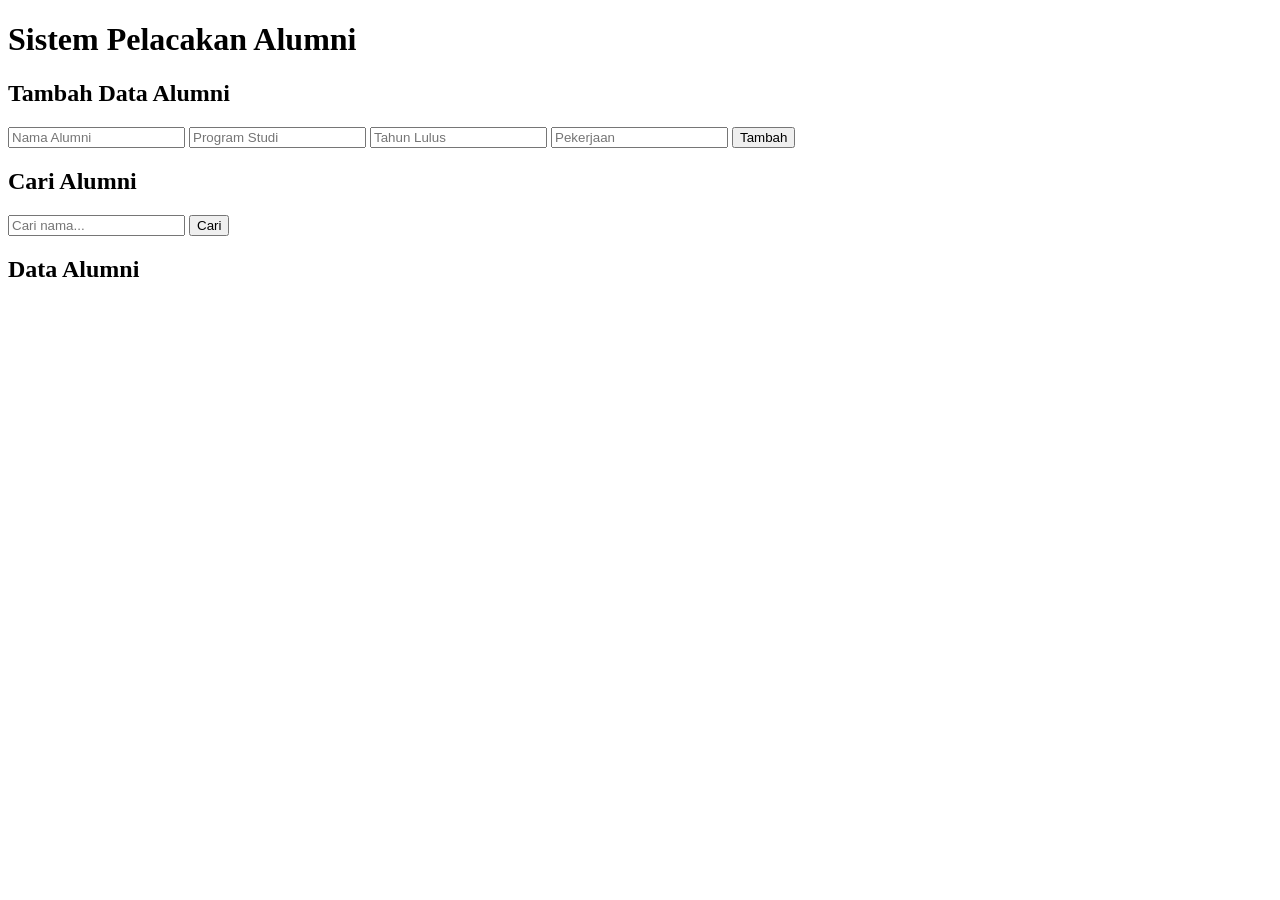
==== index.html @ 2bbaa716 "add alumni tracker web" ====
<!DOCTYPE html>

<html>
<head>
  <title>Sistem Pelacakan Alumni</title>
  <link rel="stylesheet" href="style.css">
</head>
<body>

<h1>Sistem Pelacakan Alumni</h1>

<h2>Tambah Data Alumni</h2>

<input type="text" id="nama" placeholder="Nama Alumni">
<input type="text" id="prodi" placeholder="Program Studi">
<input type="text" id="tahun" placeholder="Tahun Lulus">
<input type="text" id="pekerjaan" placeholder="Pekerjaan">

<button onclick="tambahAlumni()">Tambah</button>

<h2>Cari Alumni</h2>

<input type="text" id="search" placeholder="Cari nama...">
<button onclick="cariAlumni()">Cari</button>

<h2>Data Alumni</h2>

<ul id="listAlumni"></ul>

<script src="script.js"></script>

</body>
</html>
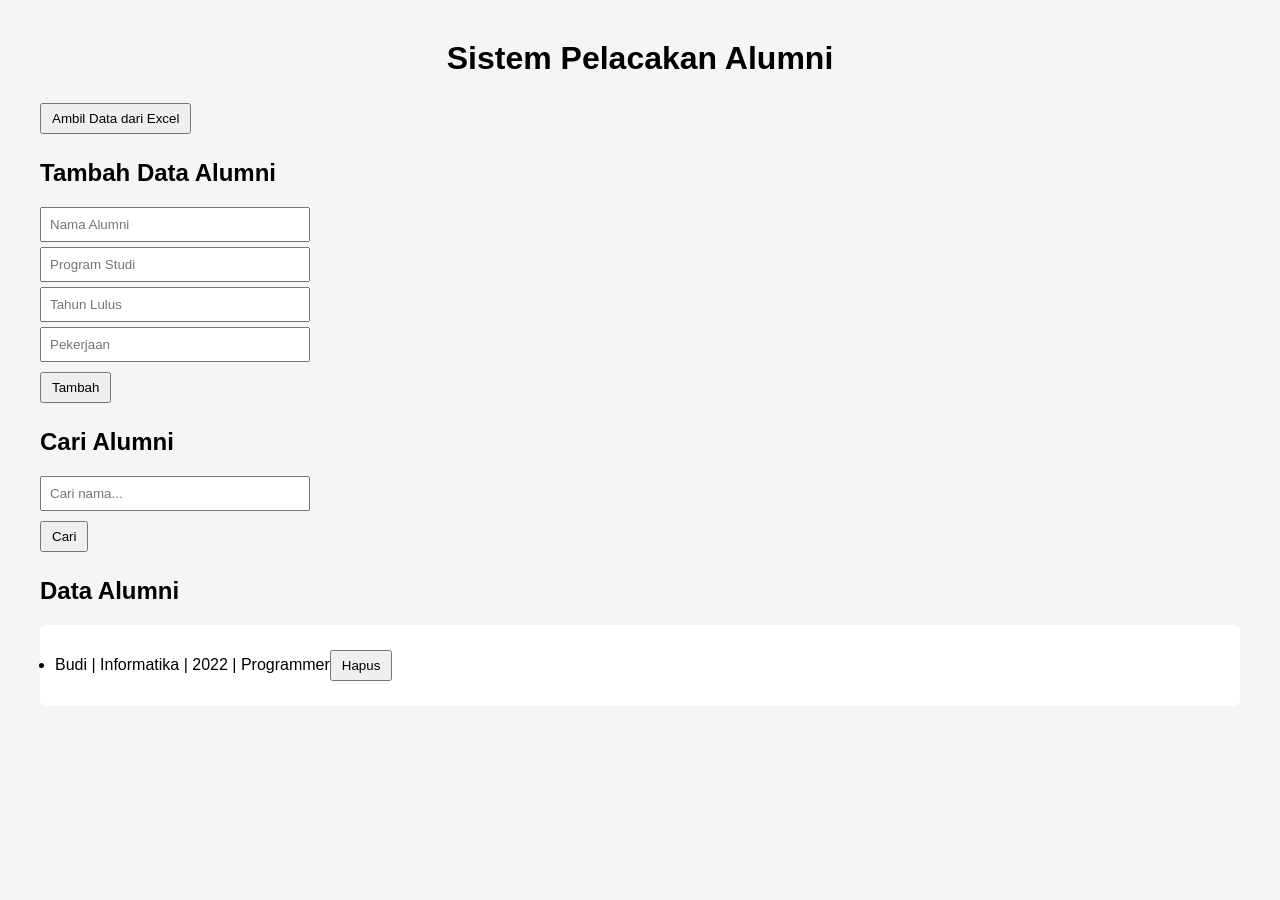
==== commit 383eb057: "Add button to load data from Excel" ====
--- a/index.html
+++ b/index.html
@@ -8,7 +8,7 @@
 <body>
 
 <h1>Sistem Pelacakan Alumni</h1>
-
+<button onclick="loadDataExcel()">Ambil Data dari Excel</button>
 <h2>Tambah Data Alumni</h2>
 
 <input type="text" id="nama" placeholder="Nama Alumni">
--- a/style.css
+++ b/style.css
@@ -0,0 +1,32 @@
+body{
+font-family: Arial;
+margin:40px;
+background:#f5f5f5;
+}
+
+h1{
+text-align:center;
+}
+
+input{
+display:block;
+margin:5px 0;
+padding:8px;
+width:250px;
+}
+
+button{
+padding:6px 10px;
+margin:5px 0;
+cursor:pointer;
+}
+
+ul{
+background:white;
+padding:15px;
+border-radius:5px;
+}
+
+li{
+margin:5px 0;
+}
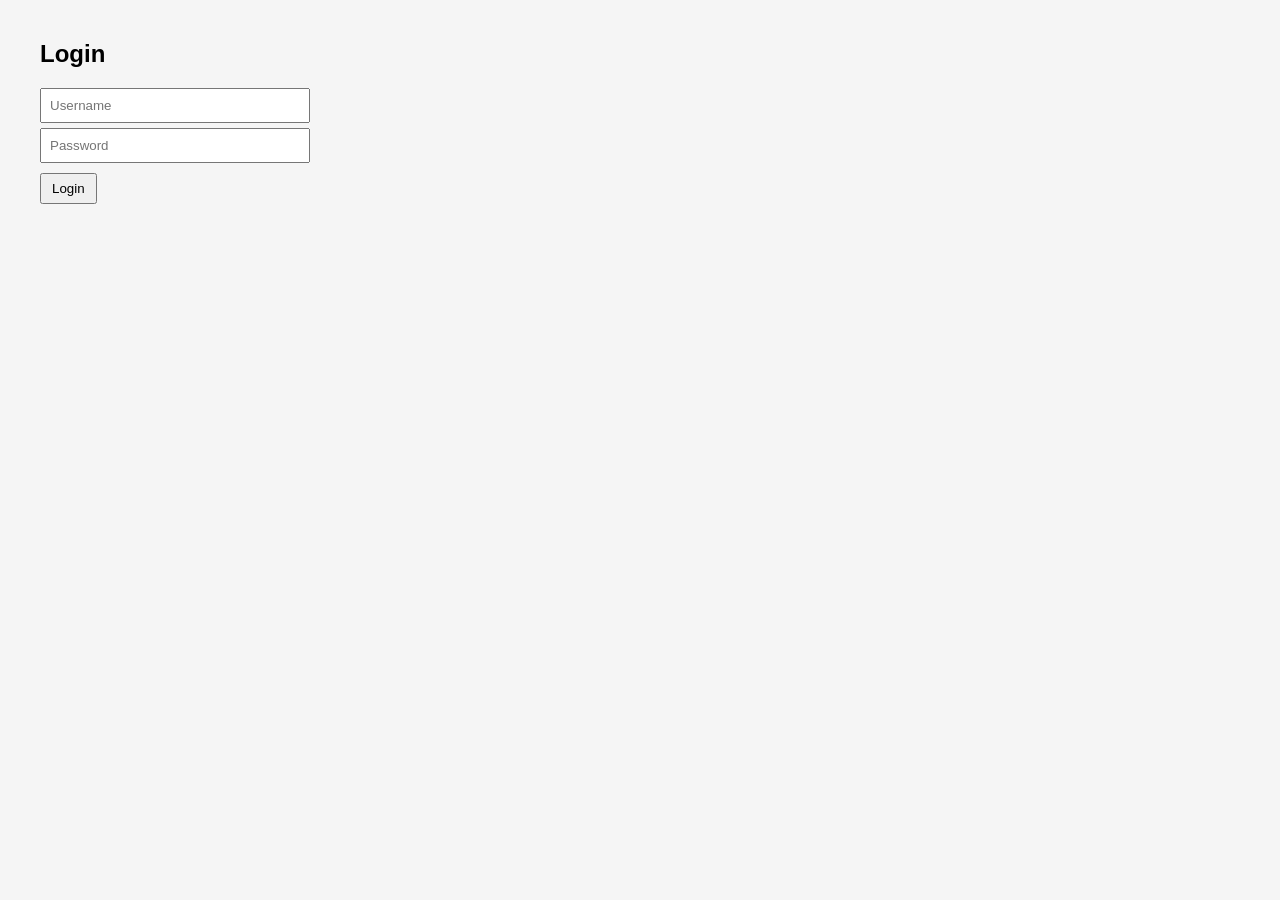
==== commit 7af92675: "Implement login page and main page structure Added login functionality with a login page and main pa" ====
--- a/index.html
+++ b/index.html
@@ -7,25 +7,37 @@
 </head>
 <body>
 
-<h1>Sistem Pelacakan Alumni</h1>
-<button onclick="loadDataExcel()">Ambil Data dari Excel</button>
-<h2>Tambah Data Alumni</h2>
+<!-- 🔒 LOGIN PAGE -->
 
-<input type="text" id="nama" placeholder="Nama Alumni">
-<input type="text" id="prodi" placeholder="Program Studi">
-<input type="text" id="tahun" placeholder="Tahun Lulus">
-<input type="text" id="pekerjaan" placeholder="Pekerjaan">
+<div id="loginPage">
+  <h2>Login</h2>
+  <input type="text" id="username" placeholder="Username">
+  <input type="password" id="password" placeholder="Password">
+  <button onclick="login()">Login</button>
+</div>
 
-<button onclick="tambahAlumni()">Tambah</button>
+<!-- 🔓 MAIN PAGE -->
 
-<h2>Cari Alumni</h2>
+<div id="mainPage" style="display:none;">
 
-<input type="text" id="search" placeholder="Cari nama...">
-<button onclick="cariAlumni()">Cari</button>
+  <h1>Sistem Pelacakan Alumni</h1>
+  <button onclick="loadDataExcel()">Ambil Data dari Excel</button>
 
-<h2>Data Alumni</h2>
+  <h2>Tambah Data Alumni</h2>
+  <input type="text" id="nama" placeholder="Nama Alumni">
+  <input type="text" id="prodi" placeholder="Program Studi">
+  <input type="text" id="tahun" placeholder="Tahun Lulus">
+  <input type="text" id="pekerjaan" placeholder="Pekerjaan">
+  <button onclick="tambahAlumni()">Tambah</button>
 
-<ul id="listAlumni"></ul>
+  <h2>Cari Alumni</h2>
+  <input type="text" id="search" placeholder="Cari nama...">
+  <button onclick="cariAlumni()">Cari</button>
+
+  <h2>Data Alumni</h2>
+  <ul id="listAlumni"></ul>
+
+</div>
 
 <script src="script.js"></script>
 
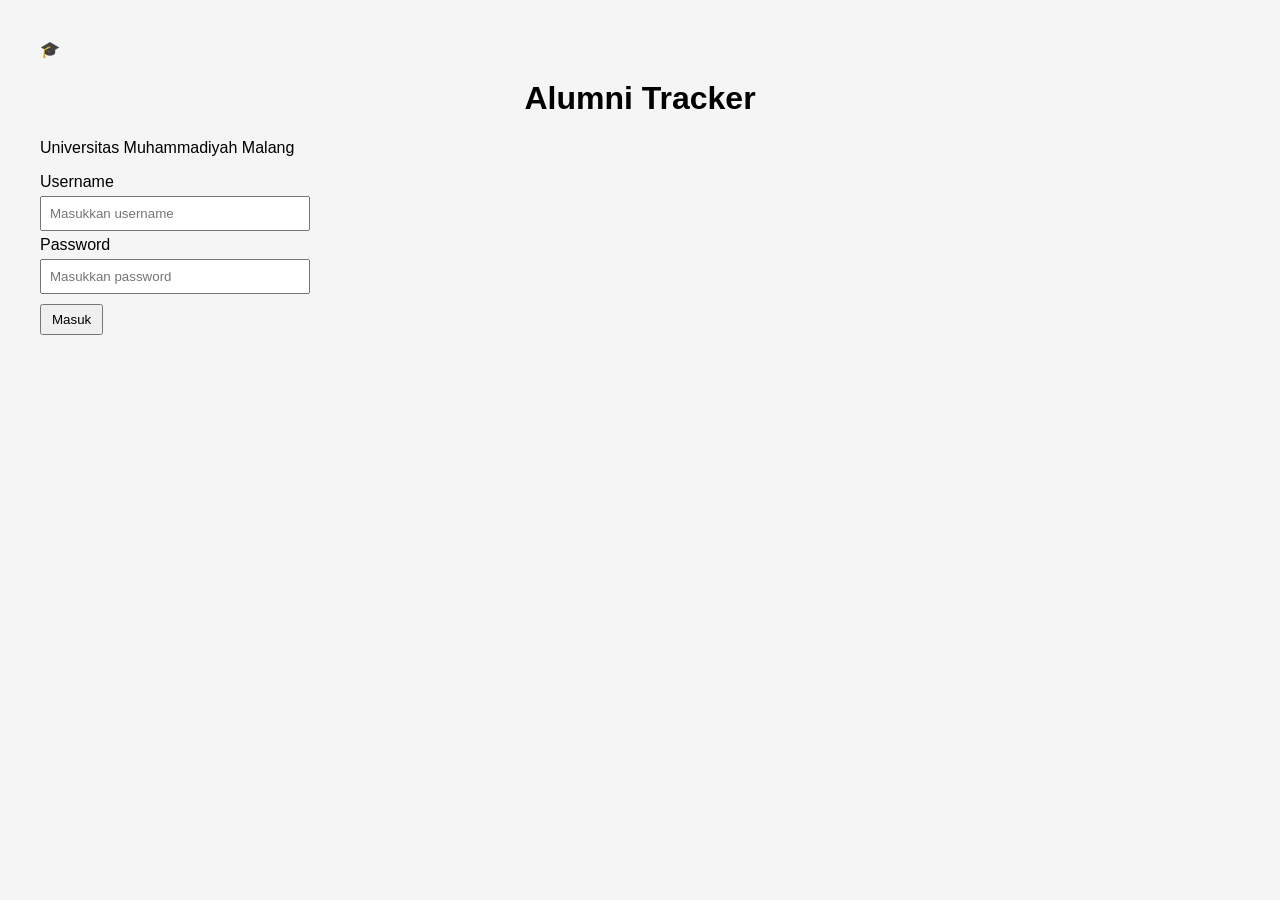
==== commit 4e646f35: "Refactor index.html for improved structure and design" ====
--- a/index.html
+++ b/index.html
@@ -1,45 +1,201 @@
 <!DOCTYPE html>
-
-<html>
+<html lang="id">
 <head>
-  <title>Sistem Pelacakan Alumni</title>
+  <meta charset="UTF-8">
+  <meta name="viewport" content="width=device-width, initial-scale=1.0">
+  <title>Sistem Pelacakan Alumni UMM</title>
+  <link href="https://fonts.googleapis.com/css2?family=Plus+Jakarta+Sans:wght@400;500;600;700;800&family=JetBrains+Mono:wght@400;500&display=swap" rel="stylesheet">
   <link rel="stylesheet" href="style.css">
 </head>
 <body>
 
-<!-- 🔒 LOGIN PAGE -->
-
-<div id="loginPage">
-  <h2>Login</h2>
-  <input type="text" id="username" placeholder="Username">
-  <input type="password" id="password" placeholder="Password">
-  <button onclick="login()">Login</button>
+<!-- LOGIN PAGE -->
+<div id="loginPage" class="login-wrapper">
+  <div class="login-card">
+    <div class="login-logo">🎓</div>
+    <h1 class="login-title">Alumni Tracker</h1>
+    <p class="login-sub">Universitas Muhammadiyah Malang</p>
+    <div class="form-group">
+      <label>Username</label>
+      <input type="text" id="username" placeholder="Masukkan username">
+    </div>
+    <div class="form-group">
+      <label>Password</label>
+      <input type="password" id="password" placeholder="Masukkan password">
+    </div>
+    <button class="btn btn-primary btn-full" onclick="login()">Masuk</button>
+    <p id="loginError" class="error-msg" style="display:none;">Username atau password salah.</p>
+  </div>
 </div>
 
-<!-- 🔓 MAIN PAGE -->
-
+<!-- MAIN PAGE -->
 <div id="mainPage" style="display:none;">
 
-  <h1>Sistem Pelacakan Alumni</h1>
-  <button onclick="loadDataExcel()">Ambil Data dari Excel</button>
-
-  <h2>Tambah Data Alumni</h2>
-  <input type="text" id="nama" placeholder="Nama Alumni">
-  <input type="text" id="prodi" placeholder="Program Studi">
-  <input type="text" id="tahun" placeholder="Tahun Lulus">
-  <input type="text" id="pekerjaan" placeholder="Pekerjaan">
-  <button onclick="tambahAlumni()">Tambah</button>
-
-  <h2>Cari Alumni</h2>
-  <input type="text" id="search" placeholder="Cari nama...">
-  <button onclick="cariAlumni()">Cari</button>
-
-  <h2>Data Alumni</h2>
-  <ul id="listAlumni"></ul>
-
+  <!-- SIDEBAR -->
+  <aside class="sidebar">
+    <div class="sidebar-brand">
+      <span class="brand-icon">🎓</span>
+      <div>
+        <div class="brand-title">Alumni Tracker</div>
+        <div class="brand-sub">UMM</div>
+      </div>
+    </div>
+    <nav class="sidebar-nav">
+      <a href="#" class="nav-item active" onclick="showTab('dashboard')">
+        <span class="nav-icon">📊</span> Dashboard
+      </a>
+      <a href="#" class="nav-item" onclick="showTab('data')">
+        <span class="nav-icon">👥</span> Data Alumni
+      </a>
+      <a href="#" class="nav-item" onclick="showTab('verifikasi')">
+        <span class="nav-icon">✅</span> Verifikasi PDDikti
+      </a>
+      <a href="#" class="nav-item" onclick="showTab('tambah')">
+        <span class="nav-icon">➕</span> Tambah Alumni
+      </a>
+    </nav>
+    <div class="sidebar-footer">
+      <button class="btn-logout" onclick="logout()">🚪 Logout</button>
+    </div>
+  </aside>
+
+  <!-- CONTENT AREA -->
+  <main class="main-content">
+
+    <!-- HEADER -->
+    <header class="topbar">
+      <div>
+        <h2 class="page-title" id="pageTitle">Dashboard</h2>
+        <p class="page-sub">Selamat datang, Admin</p>
+      </div>
+      <button class="btn btn-primary" onclick="loadDataExcel()">
+        🔄 Muat Ulang Data
+      </button>
+    </header>
+
+    <!-- TAB: DASHBOARD -->
+    <div id="tab-dashboard" class="tab-content active">
+      <div class="stats-grid">
+        <div class="stat-card">
+          <div class="stat-icon">👥</div>
+          <div class="stat-value" id="statTotal">0</div>
+          <div class="stat-label">Total Alumni</div>
+        </div>
+        <div class="stat-card green">
+          <div class="stat-icon">✅</div>
+          <div class="stat-value" id="statVerified">0</div>
+          <div class="stat-label">Terverifikasi PDDikti</div>
+        </div>
+        <div class="stat-card yellow">
+          <div class="stat-icon">⏳</div>
+          <div class="stat-value" id="statPending">0</div>
+          <div class="stat-label">Belum Diverifikasi</div>
+        </div>
+        <div class="stat-card red">
+          <div class="stat-icon">❌</div>
+          <div class="stat-value" id="statNotFound">0</div>
+          <div class="stat-label">Tidak Ditemukan</div>
+        </div>
+      </div>
+
+      <div class="card">
+        <div class="card-header">
+          <h3>Preview Data Alumni</h3>
+          <span class="badge" id="badgeTotal">0 data</span>
+        </div>
+        <p class="text-muted" id="dashboardMsg">Klik <strong>Muat Ulang Data</strong> untuk memuat data dari Google Sheets.</p>
+        <div id="previewTable"></div>
+      </div>
+    </div>
+
+    <!-- TAB: DATA ALUMNI -->
+    <div id="tab-data" class="tab-content">
+      <div class="card">
+        <div class="card-header">
+          <h3>Data Alumni UMM</h3>
+          <div class="search-box">
+            <input type="text" id="search" placeholder="🔍 Cari nama alumni...">
+            <button class="btn btn-secondary" onclick="cariAlumni()">Cari</button>
+          </div>
+        </div>
+        <div id="tableWrapper">
+          <p class="text-muted">Belum ada data. Klik <strong>Muat Ulang Data</strong> di pojok kanan atas.</p>
+        </div>
+      </div>
+    </div>
+
+    <!-- TAB: VERIFIKASI -->
+    <div id="tab-verifikasi" class="tab-content">
+      <div class="card">
+        <div class="card-header">
+          <h3>✅ Verifikasi Data Alumni ke PDDikti</h3>
+        </div>
+        <p class="text-muted">
+          Fitur ini memverifikasi data alumni UMM dengan membuka halaman pencarian di 
+          <strong>PDDikti Kemdiktisaintek</strong>. Setiap alumni akan dicek berdasarkan nama di database resmi.
+        </p>
+
+        <div class="verif-controls">
+          <input type="text" id="verifNama" placeholder="Masukkan nama alumni untuk verifikasi...">
+          <button class="btn btn-primary" onclick="verifikasiSatu()">🔍 Verifikasi Satu</button>
+          <button class="btn btn-green" onclick="verifikasiSemua()">✅ Verifikasi Semua</button>
+        </div>
+
+        <div id="verifResult"></div>
+
+        <div class="pddikti-info">
+          <h4>ℹ️ Tentang PDDikti</h4>
+          <p>PDDikti (Pangkalan Data Pendidikan Tinggi) adalah sistem resmi Kemdiktisaintek untuk verifikasi data mahasiswa dan alumni perguruan tinggi di Indonesia.</p>
+          <a href="https://pddikti.kemdiktisaintek.go.id/" target="_blank" class="btn btn-outline">
+            🌐 Buka PDDikti
+          </a>
+        </div>
+      </div>
+
+      <!-- Tabel Hasil Verifikasi -->
+      <div class="card" id="verifTableCard" style="display:none;">
+        <div class="card-header">
+          <h3>Hasil Verifikasi</h3>
+          <span class="badge" id="verifCount">0 data</span>
+        </div>
+        <div id="verifTableWrapper"></div>
+      </div>
+    </div>
+
+    <!-- TAB: TAMBAH -->
+    <div id="tab-tambah" class="tab-content">
+      <div class="card" style="max-width:520px;">
+        <div class="card-header">
+          <h3>➕ Tambah Data Alumni</h3>
+        </div>
+        <div class="form-group">
+          <label>Nama Alumni</label>
+          <input type="text" id="nama" placeholder="Contoh: Budi Santoso">
+        </div>
+        <div class="form-group">
+          <label>NIM</label>
+          <input type="text" id="nim" placeholder="Contoh: 202310370311XXX">
+        </div>
+        <div class="form-group">
+          <label>Program Studi</label>
+          <input type="text" id="prodi" placeholder="Contoh: Teknik Informatika">
+        </div>
+        <div class="form-group">
+          <label>Tahun Lulus</label>
+          <input type="text" id="tahun" placeholder="Contoh: 2023">
+        </div>
+        <div class="form-group">
+          <label>Pekerjaan Sekarang</label>
+          <input type="text" id="pekerjaan" placeholder="Contoh: Software Engineer">
+        </div>
+        <button class="btn btn-primary" onclick="tambahAlumni()">➕ Tambah Alumni</button>
+        <p id="tambahMsg" style="display:none; margin-top:10px;"></p>
+      </div>
+    </div>
+
+  </main>
 </div>
 
 <script src="script.js"></script>
-
 </body>
 </html>
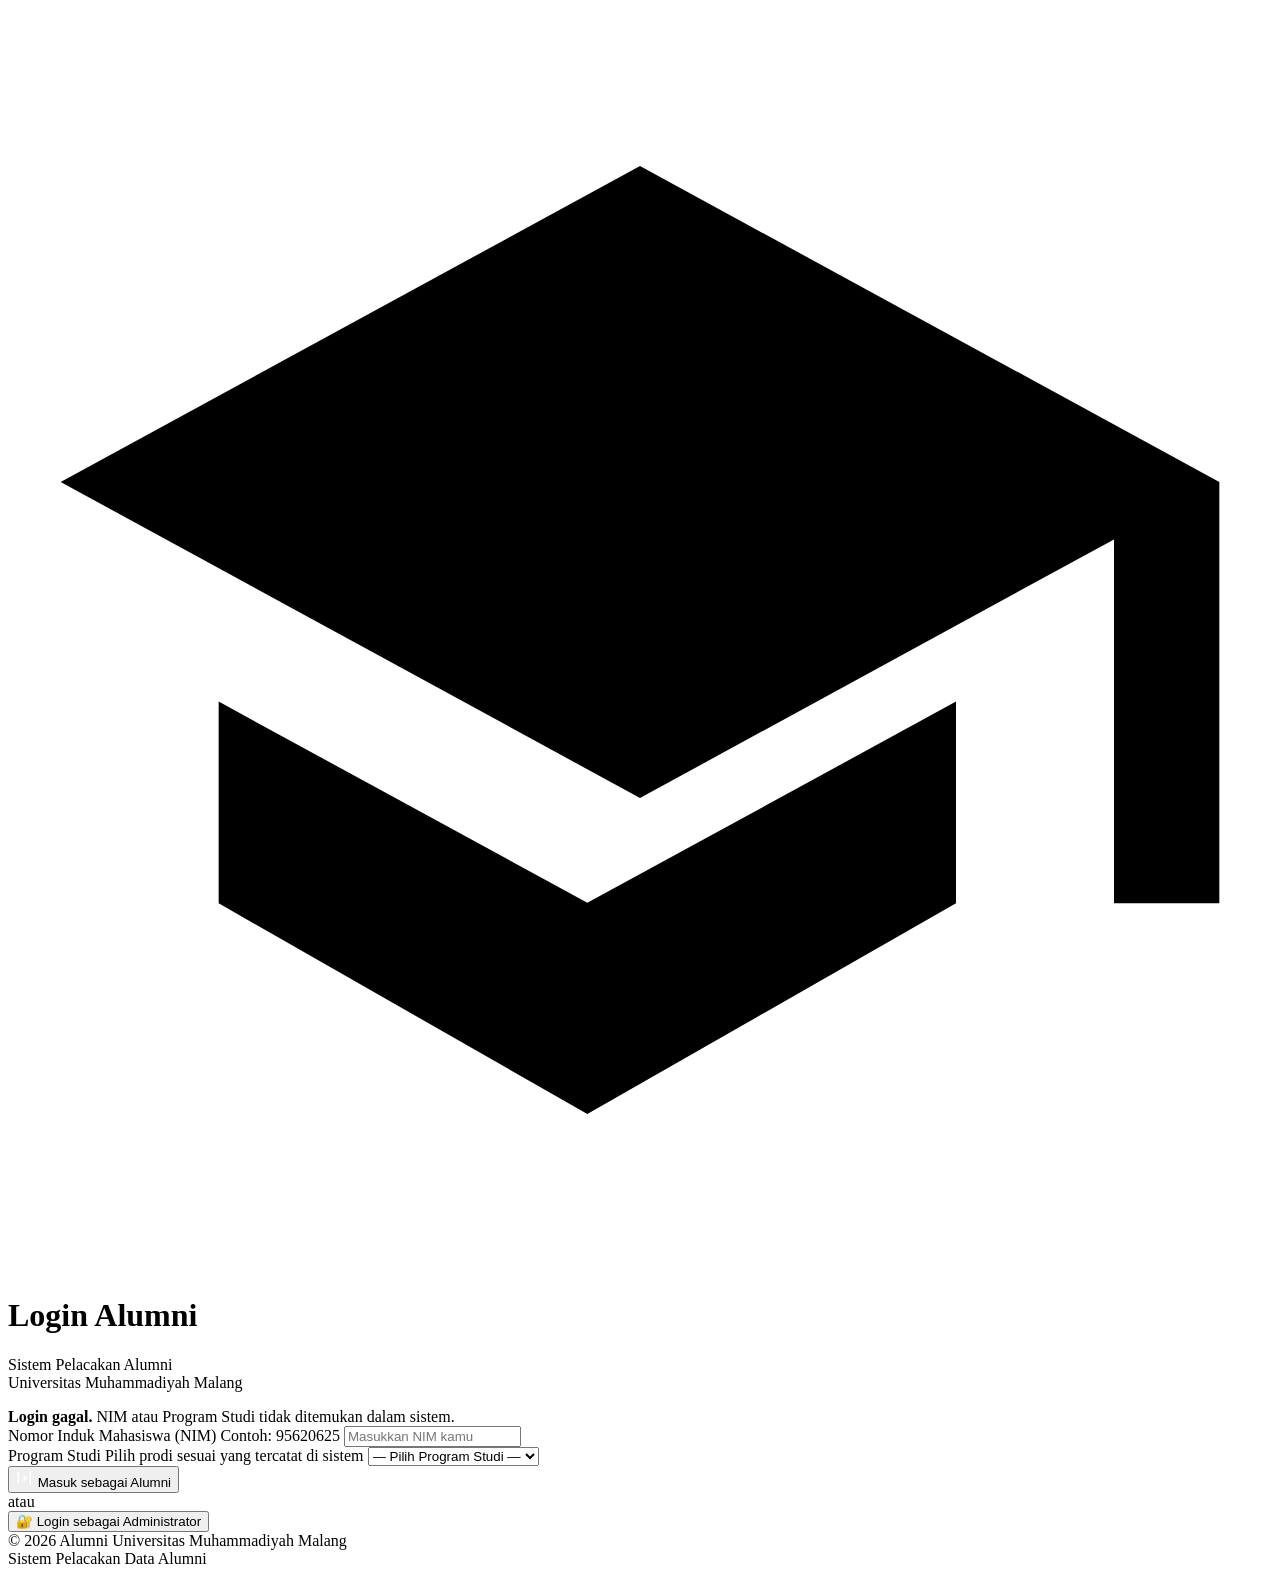
==== commit 795d963f: "Update index.html" ====
--- a/index.html
+++ b/index.html
@@ -3,199 +3,104 @@
 <head>
   <meta charset="UTF-8">
   <meta name="viewport" content="width=device-width, initial-scale=1.0">
-  <title>Sistem Pelacakan Alumni UMM</title>
-  <link href="https://fonts.googleapis.com/css2?family=Plus+Jakarta+Sans:wght@400;500;600;700;800&family=JetBrains+Mono:wght@400;500&display=swap" rel="stylesheet">
-  <link rel="stylesheet" href="style.css">
+  <title>Login Alumni — Sistem Pelacakan Alumni UMM</title>
+  <link rel="stylesheet" href="css/style.css">
 </head>
 <body>
+  <div class="auth-wrapper">
+    <div class="auth-card">
 
-<!-- LOGIN PAGE -->
-<div id="loginPage" class="login-wrapper">
-  <div class="login-card">
-    <div class="login-logo">🎓</div>
-    <h1 class="login-title">Alumni Tracker</h1>
-    <p class="login-sub">Universitas Muhammadiyah Malang</p>
-    <div class="form-group">
-      <label>Username</label>
-      <input type="text" id="username" placeholder="Masukkan username">
-    </div>
-    <div class="form-group">
-      <label>Password</label>
-      <input type="password" id="password" placeholder="Masukkan password">
-    </div>
-    <button class="btn btn-primary btn-full" onclick="login()">Masuk</button>
-    <p id="loginError" class="error-msg" style="display:none;">Username atau password salah.</p>
-  </div>
-</div>
+      <!-- Logo -->
+      <div class="auth-logo">
+        <svg viewBox="0 0 24 24" xmlns="http://www.w3.org/2000/svg">
+          <path d="M12 3L1 9l11 6 9-4.91V17h2V9L12 3zm-1 13.99l-7-3.82V17l7 4 7-4v-3.83l-7 3.82z"/>
+        </svg>
+      </div>
 
-<!-- MAIN PAGE -->
-<div id="mainPage" style="display:none;">
+      <h1 class="auth-title">Login Alumni</h1>
+      <p class="auth-subtitle">Sistem Pelacakan Alumni<br>Universitas Muhammadiyah Malang</p>
 
-  <!-- SIDEBAR -->
-  <aside class="sidebar">
-    <div class="sidebar-brand">
-      <span class="brand-icon">🎓</span>
-      <div>
-        <div class="brand-title">Alumni Tracker</div>
-        <div class="brand-sub">UMM</div>
+      <div class="error-msg" id="errorMsg">
+        <strong>Login gagal.</strong> NIM atau Program Studi tidak ditemukan dalam sistem.
+      </div>
+
+      <div class="form-group">
+        <label class="form-label" for="nim">Nomor Induk Mahasiswa (NIM)</label>
+        <span class="form-hint">Contoh: 95620625</span>
+        <input type="text" id="nim" class="form-control" placeholder="Masukkan NIM kamu" autocomplete="off">
+      </div>
+
+      <div class="form-group">
+        <label class="form-label" for="prodi">Program Studi</label>
+        <span class="form-hint">Pilih prodi sesuai yang tercatat di sistem</span>
+        <select id="prodi" class="form-control">
+          <option value="">— Pilih Program Studi —</option>
+        </select>
+      </div>
+
+      <button class="btn btn-primary" onclick="doLogin()">
+        <svg viewBox="0 0 24 24" width="18" height="18" fill="white">
+          <path d="M10 17l5-5-5-5v10zm-8 5V2l2 2v14l-2 2zm18 0l-2-2V4l2-2v20z"/>
+        </svg>
+        Masuk sebagai Alumni
+      </button>
+
+      <div class="auth-divider">atau</div>
+
+      <button class="btn btn-ghost" onclick="window.location='pages/admin-login.html'">
+        🔐 Login sebagai Administrator
+      </button>
+
+      <div class="auth-footer">
+        &copy; 2026 Alumni Universitas Muhammadiyah Malang<br>
+        <span>Sistem Pelacakan Data Alumni</span>
       </div>
     </div>
-    <nav class="sidebar-nav">
-      <a href="#" class="nav-item active" onclick="showTab('dashboard')">
-        <span class="nav-icon">📊</span> Dashboard
-      </a>
-      <a href="#" class="nav-item" onclick="showTab('data')">
-        <span class="nav-icon">👥</span> Data Alumni
-      </a>
-      <a href="#" class="nav-item" onclick="showTab('verifikasi')">
-        <span class="nav-icon">✅</span> Verifikasi PDDikti
-      </a>
-      <a href="#" class="nav-item" onclick="showTab('tambah')">
-        <span class="nav-icon">➕</span> Tambah Alumni
-      </a>
-    </nav>
-    <div class="sidebar-footer">
-      <button class="btn-logout" onclick="logout()">🚪 Logout</button>
-    </div>
-  </aside>
+  </div>
 
-  <!-- CONTENT AREA -->
-  <main class="main-content">
+  <script src="js/script.js"></script>
+  <script>
+    // Populate prodi dropdown
+    const prodiSel = document.getElementById('prodi');
+    PRODI_LIST.forEach(p => {
+      const opt = document.createElement('option');
+      opt.value = p;
+      opt.textContent = p;
+      prodiSel.appendChild(opt);
+    });
 
-    <!-- HEADER -->
-    <header class="topbar">
-      <div>
-        <h2 class="page-title" id="pageTitle">Dashboard</h2>
-        <p class="page-sub">Selamat datang, Admin</p>
-      </div>
-      <button class="btn btn-primary" onclick="loadDataExcel()">
-        🔄 Muat Ulang Data
-      </button>
-    </header>
+    // If already logged in as alumni, redirect
+    if (isAlumniLoggedIn()) {
+      window.location.href = 'pages/alumni-dashboard.html';
+    }
 
-    <!-- TAB: DASHBOARD -->
-    <div id="tab-dashboard" class="tab-content active">
-      <div class="stats-grid">
-        <div class="stat-card">
-          <div class="stat-icon">👥</div>
-          <div class="stat-value" id="statTotal">0</div>
-          <div class="stat-label">Total Alumni</div>
-        </div>
-        <div class="stat-card green">
-          <div class="stat-icon">✅</div>
-          <div class="stat-value" id="statVerified">0</div>
-          <div class="stat-label">Terverifikasi PDDikti</div>
-        </div>
-        <div class="stat-card yellow">
-          <div class="stat-icon">⏳</div>
-          <div class="stat-value" id="statPending">0</div>
-          <div class="stat-label">Belum Diverifikasi</div>
-        </div>
-        <div class="stat-card red">
-          <div class="stat-icon">❌</div>
-          <div class="stat-value" id="statNotFound">0</div>
-          <div class="stat-label">Tidak Ditemukan</div>
-        </div>
-      </div>
+    function doLogin() {
+      const nim = document.getElementById('nim').value.trim();
+      const prodi = document.getElementById('prodi').value;
+      const err = document.getElementById('errorMsg');
 
-      <div class="card">
-        <div class="card-header">
-          <h3>Preview Data Alumni</h3>
-          <span class="badge" id="badgeTotal">0 data</span>
-        </div>
-        <p class="text-muted" id="dashboardMsg">Klik <strong>Muat Ulang Data</strong> untuk memuat data dari Google Sheets.</p>
-        <div id="previewTable"></div>
-      </div>
-    </div>
+      err.classList.remove('show');
 
-    <!-- TAB: DATA ALUMNI -->
-    <div id="tab-data" class="tab-content">
-      <div class="card">
-        <div class="card-header">
-          <h3>Data Alumni UMM</h3>
-          <div class="search-box">
-            <input type="text" id="search" placeholder="🔍 Cari nama alumni...">
-            <button class="btn btn-secondary" onclick="cariAlumni()">Cari</button>
-          </div>
-        </div>
-        <div id="tableWrapper">
-          <p class="text-muted">Belum ada data. Klik <strong>Muat Ulang Data</strong> di pojok kanan atas.</p>
-        </div>
-      </div>
-    </div>
+      if (!nim || !prodi) {
+        err.textContent = 'Mohon isi NIM dan Program Studi terlebih dahulu.';
+        err.classList.add('show');
+        return;
+      }
 
-    <!-- TAB: VERIFIKASI -->
-    <div id="tab-verifikasi" class="tab-content">
-      <div class="card">
-        <div class="card-header">
-          <h3>✅ Verifikasi Data Alumni ke PDDikti</h3>
-        </div>
-        <p class="text-muted">
-          Fitur ini memverifikasi data alumni UMM dengan membuka halaman pencarian di 
-          <strong>PDDikti Kemdiktisaintek</strong>. Setiap alumni akan dicek berdasarkan nama di database resmi.
-        </p>
+      const alumni = alumniLogin(nim, prodi);
+      if (alumni) {
+        window.location.href = 'pages/alumni-dashboard.html';
+      } else {
+        err.textContent = 'NIM atau Program Studi tidak cocok dengan data kami. Pastikan data kamu sudah terdaftar.';
+        err.classList.add('show');
+        document.getElementById('nim').focus();
+      }
+    }
 
-        <div class="verif-controls">
-          <input type="text" id="verifNama" placeholder="Masukkan nama alumni untuk verifikasi...">
-          <button class="btn btn-primary" onclick="verifikasiSatu()">🔍 Verifikasi Satu</button>
-          <button class="btn btn-green" onclick="verifikasiSemua()">✅ Verifikasi Semua</button>
-        </div>
-
-        <div id="verifResult"></div>
-
-        <div class="pddikti-info">
-          <h4>ℹ️ Tentang PDDikti</h4>
-          <p>PDDikti (Pangkalan Data Pendidikan Tinggi) adalah sistem resmi Kemdiktisaintek untuk verifikasi data mahasiswa dan alumni perguruan tinggi di Indonesia.</p>
-          <a href="https://pddikti.kemdiktisaintek.go.id/" target="_blank" class="btn btn-outline">
-            🌐 Buka PDDikti
-          </a>
-        </div>
-      </div>
-
-      <!-- Tabel Hasil Verifikasi -->
-      <div class="card" id="verifTableCard" style="display:none;">
-        <div class="card-header">
-          <h3>Hasil Verifikasi</h3>
-          <span class="badge" id="verifCount">0 data</span>
-        </div>
-        <div id="verifTableWrapper"></div>
-      </div>
-    </div>
-
-    <!-- TAB: TAMBAH -->
-    <div id="tab-tambah" class="tab-content">
-      <div class="card" style="max-width:520px;">
-        <div class="card-header">
-          <h3>➕ Tambah Data Alumni</h3>
-        </div>
-        <div class="form-group">
-          <label>Nama Alumni</label>
-          <input type="text" id="nama" placeholder="Contoh: Budi Santoso">
-        </div>
-        <div class="form-group">
-          <label>NIM</label>
-          <input type="text" id="nim" placeholder="Contoh: 202310370311XXX">
-        </div>
-        <div class="form-group">
-          <label>Program Studi</label>
-          <input type="text" id="prodi" placeholder="Contoh: Teknik Informatika">
-        </div>
-        <div class="form-group">
-          <label>Tahun Lulus</label>
-          <input type="text" id="tahun" placeholder="Contoh: 2023">
-        </div>
-        <div class="form-group">
-          <label>Pekerjaan Sekarang</label>
-          <input type="text" id="pekerjaan" placeholder="Contoh: Software Engineer">
-        </div>
-        <button class="btn btn-primary" onclick="tambahAlumni()">➕ Tambah Alumni</button>
-        <p id="tambahMsg" style="display:none; margin-top:10px;"></p>
-      </div>
-    </div>
-
-  </main>
-</div>
-
-<script src="script.js"></script>
+    // Enter key
+    document.addEventListener('keydown', e => {
+      if (e.key === 'Enter') doLogin();
+    });
+  </script>
 </body>
 </html>
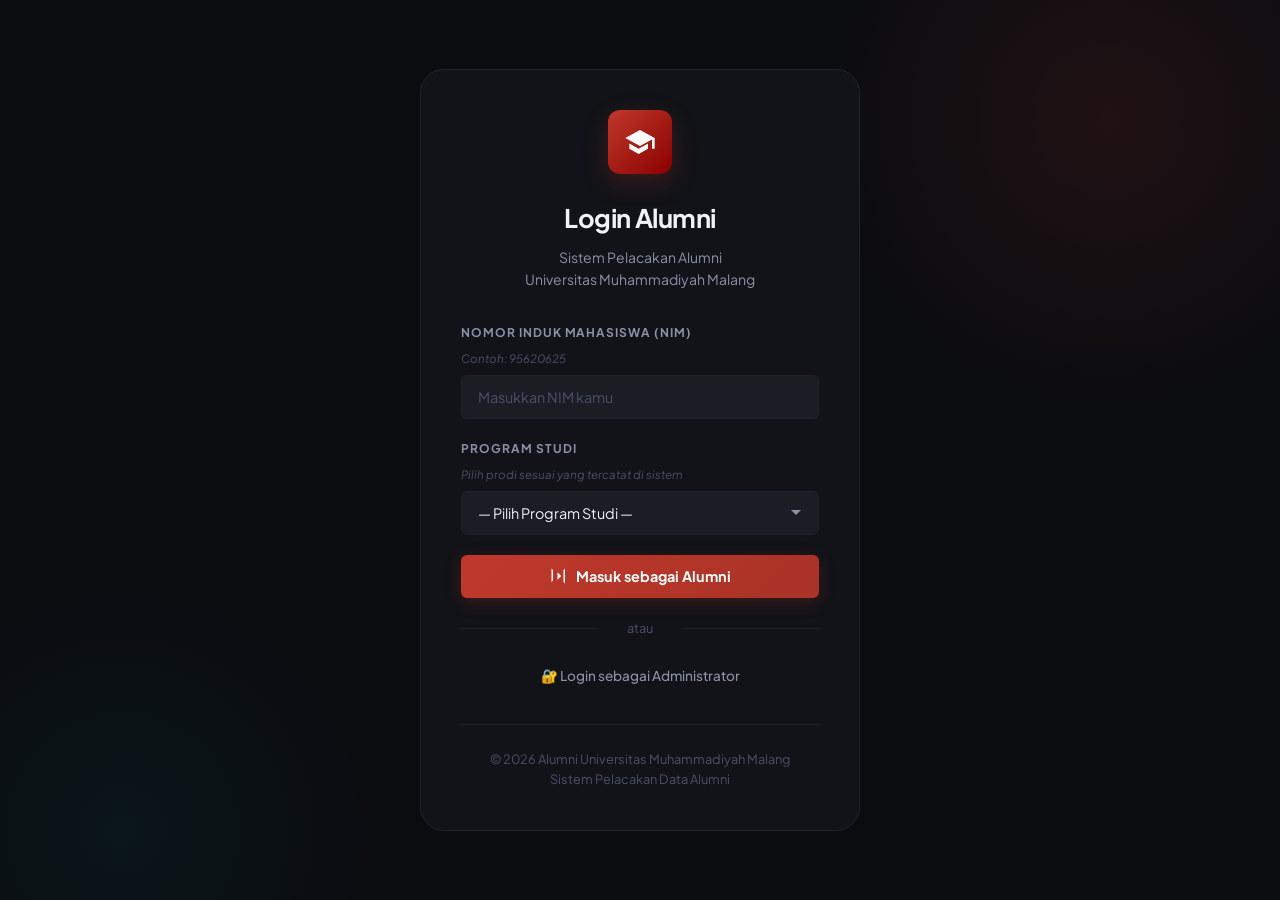
==== commit 4fdaeab9: "Fix HTML structure and update file paths" ====
--- a/index.html
+++ b/index.html
@@ -4,7 +4,7 @@
   <meta charset="UTF-8">
   <meta name="viewport" content="width=device-width, initial-scale=1.0">
   <title>Login Alumni — Sistem Pelacakan Alumni UMM</title>
-  <link rel="stylesheet" href="css/style.css">
+  <link rel="stylesheet" href="../css/style.css">
 </head>
 <body>
   <div class="auth-wrapper">
@@ -47,7 +47,7 @@
 
       <div class="auth-divider">atau</div>
 
-      <button class="btn btn-ghost" onclick="window.location='pages/admin-login.html'">
+      <button class="btn btn-ghost" onclick="window.location='pages/login-admin.html'">
         🔐 Login sebagai Administrator
       </button>
 
@@ -58,7 +58,7 @@
     </div>
   </div>
 
-  <script src="js/script.js"></script>
+  <script src="../JS/script.js"></script>
   <script>
     // Populate prodi dropdown
     const prodiSel = document.getElementById('prodi');
@@ -71,7 +71,7 @@
 
     // If already logged in as alumni, redirect
     if (isAlumniLoggedIn()) {
-      window.location.href = 'pages/alumni-dashboard.html';
+      window.location.href = 'pages/dashboard-alumni.html';
     }
 
     function doLogin() {
@@ -89,7 +89,7 @@
 
       const alumni = alumniLogin(nim, prodi);
       if (alumni) {
-        window.location.href = 'pages/alumni-dashboard.html';
+        window.location.href = 'pages/dashboard-alumni.html';
       } else {
         err.textContent = 'NIM atau Program Studi tidak cocok dengan data kami. Pastikan data kamu sudah terdaftar.';
         err.classList.add('show');
--- a/css/style.css
+++ b/css/style.css
@@ -0,0 +1,1052 @@
+/* =============================================
+   ALUMNI TRACKER - MAIN STYLES
+   Universitas Muhammadiyah Malang
+   ============================================= */
+
+@import url('https://fonts.googleapis.com/css2?family=Plus+Jakarta+Sans:wght@300;400;500;600;700;800&family=Space+Mono:wght@400;700&display=swap');
+
+:root {
+  --bg-base: #0a0c10;
+  --bg-card: #111318;
+  --bg-card-hover: #161820;
+  --bg-sidebar: #0d0f14;
+  --bg-input: #1a1d24;
+  --border: #1f2230;
+  --border-active: #2a2d3e;
+
+  --red-primary: #c0392b;
+  --red-hover: #e74c3c;
+  --red-glow: rgba(192, 57, 43, 0.25);
+  --red-subtle: rgba(192, 57, 43, 0.08);
+
+  --teal: #0fb5ae;
+  --teal-subtle: rgba(15, 181, 174, 0.1);
+  --amber: #f59e0b;
+  --amber-subtle: rgba(245, 158, 11, 0.1);
+  --green: #10b981;
+  --green-subtle: rgba(16, 185, 129, 0.1);
+
+  --text-primary: #f0f2f8;
+  --text-secondary: #8b91a8;
+  --text-muted: #4a5068;
+
+  --font-main: 'Plus Jakarta Sans', sans-serif;
+  --font-mono: 'Space Mono', monospace;
+
+  --radius-sm: 6px;
+  --radius-md: 12px;
+  --radius-lg: 18px;
+  --radius-xl: 24px;
+
+  --shadow-card: 0 4px 24px rgba(0,0,0,0.4);
+  --shadow-glow: 0 0 40px rgba(192, 57, 43, 0.15);
+  --transition: all 0.2s ease;
+}
+
+*, *::before, *::after { box-sizing: border-box; margin: 0; padding: 0; }
+
+html { scroll-behavior: smooth; }
+
+body {
+  font-family: var(--font-main);
+  background: var(--bg-base);
+  color: var(--text-primary);
+  min-height: 100vh;
+  line-height: 1.6;
+  -webkit-font-smoothing: antialiased;
+}
+
+/* =============================================
+   SCROLLBAR
+   ============================================= */
+::-webkit-scrollbar { width: 5px; }
+::-webkit-scrollbar-track { background: var(--bg-base); }
+::-webkit-scrollbar-thumb { background: var(--border-active); border-radius: 3px; }
+::-webkit-scrollbar-thumb:hover { background: var(--red-primary); }
+
+/* =============================================
+   TYPOGRAPHY
+   ============================================= */
+h1, h2, h3, h4 { font-weight: 700; letter-spacing: -0.02em; }
+h1 { font-size: clamp(1.8rem, 4vw, 2.8rem); }
+h2 { font-size: clamp(1.4rem, 3vw, 2rem); }
+h3 { font-size: 1.2rem; }
+
+/* =============================================
+   AUTH PAGES (LOGIN)
+   ============================================= */
+.auth-wrapper {
+  min-height: 100vh;
+  display: grid;
+  place-items: center;
+  padding: 2rem;
+  background: var(--bg-base);
+  position: relative;
+  overflow: hidden;
+}
+
+.auth-wrapper::before {
+  content: '';
+  position: absolute;
+  top: -20%;
+  right: -10%;
+  width: 600px;
+  height: 600px;
+  background: radial-gradient(circle, rgba(192,57,43,0.12) 0%, transparent 70%);
+  pointer-events: none;
+}
+
+.auth-wrapper::after {
+  content: '';
+  position: absolute;
+  bottom: -20%;
+  left: -10%;
+  width: 500px;
+  height: 500px;
+  background: radial-gradient(circle, rgba(15,181,174,0.06) 0%, transparent 70%);
+  pointer-events: none;
+}
+
+.auth-card {
+  width: 100%;
+  max-width: 440px;
+  background: var(--bg-card);
+  border: 1px solid var(--border);
+  border-radius: var(--radius-xl);
+  padding: 2.5rem;
+  position: relative;
+  z-index: 1;
+  animation: slideUp 0.5s ease;
+}
+
+@keyframes slideUp {
+  from { opacity: 0; transform: translateY(20px); }
+  to { opacity: 1; transform: translateY(0); }
+}
+
+.auth-logo {
+  width: 64px;
+  height: 64px;
+  background: linear-gradient(135deg, var(--red-primary), #8b0000);
+  border-radius: var(--radius-md);
+  display: flex;
+  align-items: center;
+  justify-content: center;
+  margin: 0 auto 1.5rem;
+  box-shadow: 0 8px 24px var(--red-glow);
+}
+
+.auth-logo svg { width: 32px; height: 32px; fill: white; }
+
+.auth-title {
+  text-align: center;
+  margin-bottom: 0.4rem;
+  font-size: 1.6rem;
+}
+
+.auth-subtitle {
+  text-align: center;
+  color: var(--text-secondary);
+  font-size: 0.875rem;
+  margin-bottom: 2rem;
+}
+
+.form-group { margin-bottom: 1.25rem; }
+
+.form-label {
+  display: block;
+  font-size: 0.75rem;
+  font-weight: 700;
+  letter-spacing: 0.08em;
+  text-transform: uppercase;
+  color: var(--text-secondary);
+  margin-bottom: 0.5rem;
+}
+
+.form-hint {
+  display: block;
+  font-size: 0.72rem;
+  color: var(--text-muted);
+  margin-bottom: 0.4rem;
+  font-style: italic;
+}
+
+.form-control {
+  width: 100%;
+  padding: 0.75rem 1rem;
+  background: var(--bg-input);
+  border: 1px solid var(--border);
+  border-radius: var(--radius-sm);
+  color: var(--text-primary);
+  font-family: var(--font-main);
+  font-size: 0.9rem;
+  transition: var(--transition);
+  outline: none;
+}
+
+.form-control:focus {
+  border-color: var(--red-primary);
+  box-shadow: 0 0 0 3px var(--red-glow);
+}
+
+.form-control::placeholder { color: var(--text-muted); }
+
+select.form-control {
+  cursor: pointer;
+  appearance: none;
+  background-image: url("data:image/svg+xml,%3Csvg xmlns='http://www.w3.org/2000/svg' width='12' height='12' viewBox='0 0 12 12'%3E%3Cpath fill='%238b91a8' d='M6 8L1 3h10z'/%3E%3C/svg%3E");
+  background-repeat: no-repeat;
+  background-position: right 1rem center;
+  padding-right: 2.5rem;
+}
+
+select.form-control option { background: var(--bg-card); }
+
+.btn {
+  display: inline-flex;
+  align-items: center;
+  justify-content: center;
+  gap: 0.5rem;
+  padding: 0.8rem 1.5rem;
+  border: none;
+  border-radius: var(--radius-sm);
+  font-family: var(--font-main);
+  font-weight: 700;
+  font-size: 0.9rem;
+  cursor: pointer;
+  transition: var(--transition);
+  text-decoration: none;
+  white-space: nowrap;
+}
+
+.btn-primary {
+  background: linear-gradient(135deg, var(--red-primary), #a93226);
+  color: white;
+  width: 100%;
+  box-shadow: 0 4px 16px var(--red-glow);
+}
+
+.btn-primary:hover {
+  background: linear-gradient(135deg, var(--red-hover), var(--red-primary));
+  transform: translateY(-1px);
+  box-shadow: 0 6px 20px var(--red-glow);
+}
+
+.btn-secondary {
+  background: transparent;
+  color: var(--text-secondary);
+  border: 1px solid var(--border);
+}
+
+.btn-secondary:hover {
+  background: var(--bg-input);
+  color: var(--text-primary);
+  border-color: var(--border-active);
+}
+
+.btn-ghost {
+  background: transparent;
+  color: var(--text-secondary);
+  font-size: 0.85rem;
+  font-weight: 500;
+  padding: 0.5rem 0;
+  width: 100%;
+}
+
+.btn-ghost:hover { color: var(--red-hover); }
+
+.btn-sm {
+  padding: 0.4rem 0.85rem;
+  font-size: 0.8rem;
+}
+
+.btn-success {
+  background: linear-gradient(135deg, #10b981, #059669);
+  color: white;
+  box-shadow: 0 4px 16px rgba(16,185,129,0.2);
+}
+.btn-success:hover { opacity: 0.9; transform: translateY(-1px); }
+
+.btn-danger {
+  background: linear-gradient(135deg, var(--red-primary), #922b21);
+  color: white;
+}
+.btn-danger:hover { opacity: 0.9; }
+
+.auth-divider {
+  text-align: center;
+  margin: 1.25rem 0;
+  position: relative;
+  color: var(--text-muted);
+  font-size: 0.8rem;
+}
+
+.auth-divider::before, .auth-divider::after {
+  content: '';
+  position: absolute;
+  top: 50%;
+  width: 38%;
+  height: 1px;
+  background: var(--border);
+}
+.auth-divider::before { left: 0; }
+.auth-divider::after { right: 0; }
+
+.auth-footer {
+  text-align: center;
+  margin-top: 2rem;
+  padding-top: 1.5rem;
+  border-top: 1px solid var(--border);
+  font-size: 0.8rem;
+  color: var(--text-muted);
+}
+
+.error-msg {
+  background: rgba(192, 57, 43, 0.12);
+  border: 1px solid rgba(192, 57, 43, 0.3);
+  color: #e74c3c;
+  padding: 0.65rem 1rem;
+  border-radius: var(--radius-sm);
+  font-size: 0.85rem;
+  margin-bottom: 1rem;
+  display: none;
+  animation: shake 0.3s ease;
+}
+.error-msg.show { display: block; }
+
+@keyframes shake {
+  0%, 100% { transform: translateX(0); }
+  25% { transform: translateX(-4px); }
+  75% { transform: translateX(4px); }
+}
+
+.success-msg {
+  background: rgba(16, 185, 129, 0.12);
+  border: 1px solid rgba(16, 185, 129, 0.3);
+  color: #10b981;
+  padding: 0.65rem 1rem;
+  border-radius: var(--radius-sm);
+  font-size: 0.85rem;
+  margin-bottom: 1rem;
+  display: none;
+}
+.success-msg.show { display: block; }
+
+/* =============================================
+   DASHBOARD LAYOUT
+   ============================================= */
+.dashboard-layout {
+  display: grid;
+  grid-template-columns: 240px 1fr;
+  min-height: 100vh;
+}
+
+/* SIDEBAR */
+.sidebar {
+  background: var(--bg-sidebar);
+  border-right: 1px solid var(--border);
+  display: flex;
+  flex-direction: column;
+  position: fixed;
+  top: 0;
+  left: 0;
+  height: 100vh;
+  width: 240px;
+  z-index: 100;
+  overflow-y: auto;
+}
+
+.sidebar-header {
+  padding: 1.5rem;
+  border-bottom: 1px solid var(--border);
+}
+
+.sidebar-brand {
+  display: flex;
+  align-items: center;
+  gap: 0.75rem;
+}
+
+.sidebar-brand-icon {
+  width: 38px;
+  height: 38px;
+  background: linear-gradient(135deg, var(--red-primary), #8b0000);
+  border-radius: 10px;
+  display: flex;
+  align-items: center;
+  justify-content: center;
+  flex-shrink: 0;
+}
+
+.sidebar-brand-icon svg { width: 20px; height: 20px; fill: white; }
+
+.sidebar-brand-text { line-height: 1.2; }
+.sidebar-brand-text strong { font-size: 0.9rem; display: block; }
+.sidebar-brand-text span { font-size: 0.72rem; color: var(--text-muted); }
+
+.sidebar-nav { padding: 1rem 0; flex: 1; }
+.sidebar-section-label {
+  font-size: 0.65rem;
+  font-weight: 700;
+  letter-spacing: 0.12em;
+  text-transform: uppercase;
+  color: var(--text-muted);
+  padding: 0.5rem 1.5rem 0.25rem;
+}
+
+.nav-item {
+  display: flex;
+  align-items: center;
+  gap: 0.75rem;
+  padding: 0.65rem 1.5rem;
+  color: var(--text-secondary);
+  text-decoration: none;
+  font-size: 0.875rem;
+  font-weight: 500;
+  cursor: pointer;
+  transition: var(--transition);
+  border-left: 3px solid transparent;
+  margin: 1px 0;
+}
+
+.nav-item:hover {
+  color: var(--text-primary);
+  background: var(--red-subtle);
+}
+
+.nav-item.active {
+  color: var(--red-hover);
+  background: var(--red-subtle);
+  border-left-color: var(--red-primary);
+}
+
+.nav-item svg { width: 18px; height: 18px; flex-shrink: 0; }
+
+.sidebar-footer {
+  padding: 1rem 1.5rem;
+  border-top: 1px solid var(--border);
+}
+
+.user-info {
+  display: flex;
+  align-items: center;
+  gap: 0.75rem;
+  margin-bottom: 0.75rem;
+}
+
+.user-avatar {
+  width: 36px;
+  height: 36px;
+  background: var(--red-subtle);
+  border: 1px solid var(--red-primary);
+  border-radius: 50%;
+  display: flex;
+  align-items: center;
+  justify-content: center;
+  font-size: 0.75rem;
+  font-weight: 700;
+  color: var(--red-hover);
+  flex-shrink: 0;
+}
+
+.user-meta strong { font-size: 0.825rem; display: block; }
+.user-meta span { font-size: 0.72rem; color: var(--text-muted); }
+
+.btn-logout {
+  display: flex;
+  align-items: center;
+  gap: 0.5rem;
+  width: 100%;
+  padding: 0.55rem 0.75rem;
+  background: transparent;
+  border: 1px solid var(--border);
+  border-radius: var(--radius-sm);
+  color: var(--text-secondary);
+  font-size: 0.8rem;
+  cursor: pointer;
+  transition: var(--transition);
+  font-family: var(--font-main);
+}
+
+.btn-logout:hover {
+  background: rgba(192,57,43,0.1);
+  border-color: var(--red-primary);
+  color: var(--red-hover);
+}
+
+.btn-logout svg { width: 14px; height: 14px; }
+
+/* MAIN CONTENT */
+.main-content {
+  margin-left: 240px;
+  display: flex;
+  flex-direction: column;
+  min-height: 100vh;
+}
+
+.topbar {
+  background: var(--bg-card);
+  border-bottom: 1px solid var(--border);
+  padding: 1rem 2rem;
+  display: flex;
+  align-items: center;
+  justify-content: space-between;
+  position: sticky;
+  top: 0;
+  z-index: 50;
+}
+
+.topbar-breadcrumb {
+  display: flex;
+  align-items: center;
+  gap: 0.5rem;
+  font-size: 0.85rem;
+  color: var(--text-secondary);
+}
+
+.topbar-breadcrumb span.current { color: var(--text-primary); font-weight: 600; }
+.topbar-breadcrumb svg { width: 14px; height: 14px; }
+
+.topbar-date {
+  display: flex;
+  align-items: center;
+  gap: 0.5rem;
+  font-size: 0.8rem;
+  color: var(--text-secondary);
+  font-family: var(--font-mono);
+  background: var(--bg-input);
+  padding: 0.4rem 0.85rem;
+  border-radius: 20px;
+  border: 1px solid var(--border);
+}
+
+.page-content {
+  padding: 2rem;
+  flex: 1;
+}
+
+.page-header { margin-bottom: 2rem; }
+.page-title { font-size: 1.6rem; margin-bottom: 0.25rem; }
+.page-desc { color: var(--text-secondary); font-size: 0.875rem; }
+
+/* =============================================
+   STAT CARDS
+   ============================================= */
+.stats-grid {
+  display: grid;
+  grid-template-columns: repeat(auto-fit, minmax(200px, 1fr));
+  gap: 1rem;
+  margin-bottom: 2rem;
+}
+
+.stat-card {
+  background: var(--bg-card);
+  border: 1px solid var(--border);
+  border-radius: var(--radius-lg);
+  padding: 1.5rem;
+  display: flex;
+  align-items: center;
+  gap: 1rem;
+  transition: var(--transition);
+  animation: fadeInUp 0.4s ease both;
+}
+
+.stat-card:hover {
+  border-color: var(--border-active);
+  transform: translateY(-2px);
+  box-shadow: var(--shadow-card);
+}
+
+@keyframes fadeInUp {
+  from { opacity: 0; transform: translateY(12px); }
+  to { opacity: 1; transform: translateY(0); }
+}
+
+.stat-icon {
+  width: 48px;
+  height: 48px;
+  border-radius: var(--radius-md);
+  display: flex;
+  align-items: center;
+  justify-content: center;
+  flex-shrink: 0;
+}
+
+.stat-icon.red { background: var(--red-subtle); }
+.stat-icon.teal { background: var(--teal-subtle); }
+.stat-icon.green { background: var(--green-subtle); }
+.stat-icon.amber { background: var(--amber-subtle); }
+
+.stat-icon svg { width: 22px; height: 22px; }
+.stat-icon.red svg { fill: var(--red-hover); }
+.stat-icon.teal svg { fill: var(--teal); }
+.stat-icon.green svg { fill: var(--green); }
+.stat-icon.amber svg { fill: var(--amber); }
+
+.stat-info { min-width: 0; }
+.stat-label {
+  font-size: 0.72rem;
+  font-weight: 700;
+  letter-spacing: 0.06em;
+  text-transform: uppercase;
+  color: var(--text-muted);
+  margin-bottom: 0.2rem;
+}
+
+.stat-value {
+  font-size: 1.8rem;
+  font-weight: 800;
+  font-family: var(--font-mono);
+  letter-spacing: -0.03em;
+  line-height: 1;
+}
+
+.stat-value.red { color: var(--red-hover); }
+.stat-value.teal { color: var(--teal); }
+.stat-value.green { color: var(--green); }
+.stat-value.amber { color: var(--amber); }
+
+/* =============================================
+   TABLE
+   ============================================= */
+.table-wrapper {
+  background: var(--bg-card);
+  border: 1px solid var(--border);
+  border-radius: var(--radius-lg);
+  overflow: hidden;
+}
+
+.table-header {
+  padding: 1.25rem 1.5rem;
+  border-bottom: 1px solid var(--border);
+  display: flex;
+  align-items: center;
+  justify-content: space-between;
+  flex-wrap: wrap;
+  gap: 1rem;
+}
+
+.table-title { font-size: 1rem; font-weight: 700; }
+.table-subtitle { font-size: 0.8rem; color: var(--text-muted); }
+
+.table-controls {
+  display: flex;
+  gap: 0.75rem;
+  align-items: center;
+  flex-wrap: wrap;
+}
+
+.search-input {
+  background: var(--bg-input);
+  border: 1px solid var(--border);
+  border-radius: var(--radius-sm);
+  padding: 0.5rem 0.9rem;
+  color: var(--text-primary);
+  font-family: var(--font-main);
+  font-size: 0.85rem;
+  width: 220px;
+  outline: none;
+  transition: var(--transition);
+}
+
+.search-input:focus {
+  border-color: var(--red-primary);
+  box-shadow: 0 0 0 2px var(--red-glow);
+}
+
+.search-input::placeholder { color: var(--text-muted); }
+
+.filter-select {
+  background: var(--bg-input);
+  border: 1px solid var(--border);
+  border-radius: var(--radius-sm);
+  padding: 0.5rem 0.9rem;
+  color: var(--text-secondary);
+  font-family: var(--font-main);
+  font-size: 0.85rem;
+  outline: none;
+  cursor: pointer;
+  transition: var(--transition);
+}
+
+.filter-select:focus { border-color: var(--red-primary); }
+.filter-select option { background: var(--bg-card); }
+
+.table-scroll { overflow-x: auto; }
+
+table {
+  width: 100%;
+  border-collapse: collapse;
+}
+
+thead th {
+  background: rgba(255,255,255,0.02);
+  padding: 0.75rem 1rem;
+  text-align: left;
+  font-size: 0.72rem;
+  font-weight: 700;
+  letter-spacing: 0.08em;
+  text-transform: uppercase;
+  color: var(--text-muted);
+  border-bottom: 1px solid var(--border);
+  white-space: nowrap;
+}
+
+tbody tr {
+  border-bottom: 1px solid var(--border);
+  transition: var(--transition);
+}
+
+tbody tr:last-child { border-bottom: none; }
+tbody tr:hover { background: rgba(255,255,255,0.02); }
+
+tbody td {
+  padding: 0.85rem 1rem;
+  font-size: 0.85rem;
+  vertical-align: middle;
+}
+
+.td-nama { font-weight: 600; color: var(--text-primary); }
+.td-nim { font-family: var(--font-mono); font-size: 0.8rem; color: var(--text-secondary); }
+.td-prodi { color: var(--text-secondary); max-width: 160px; }
+
+.badge {
+  display: inline-flex;
+  align-items: center;
+  gap: 0.3rem;
+  padding: 0.2rem 0.6rem;
+  border-radius: 20px;
+  font-size: 0.72rem;
+  font-weight: 700;
+  white-space: nowrap;
+}
+
+.badge-filled { background: var(--green-subtle); color: var(--green); border: 1px solid rgba(16,185,129,0.2); }
+.badge-empty { background: var(--amber-subtle); color: var(--amber); border: 1px solid rgba(245,158,11,0.2); }
+.badge-pns { background: rgba(99,102,241,0.1); color: #818cf8; border: 1px solid rgba(99,102,241,0.2); }
+.badge-swasta { background: var(--teal-subtle); color: var(--teal); border: 1px solid rgba(15,181,174,0.2); }
+.badge-wirausaha { background: var(--amber-subtle); color: var(--amber); border: 1px solid rgba(245,158,11,0.2); }
+
+.table-footer {
+  padding: 1rem 1.5rem;
+  border-top: 1px solid var(--border);
+  display: flex;
+  align-items: center;
+  justify-content: space-between;
+  font-size: 0.8rem;
+  color: var(--text-muted);
+}
+
+.pagination {
+  display: flex;
+  gap: 0.3rem;
+}
+
+.page-btn {
+  width: 30px;
+  height: 30px;
+  display: flex;
+  align-items: center;
+  justify-content: center;
+  border-radius: var(--radius-sm);
+  border: 1px solid var(--border);
+  background: transparent;
+  color: var(--text-secondary);
+  font-size: 0.8rem;
+  cursor: pointer;
+  transition: var(--transition);
+  font-family: var(--font-main);
+}
+
+.page-btn:hover, .page-btn.active {
+  background: var(--red-primary);
+  border-color: var(--red-primary);
+  color: white;
+}
+
+/* =============================================
+   MODAL
+   ============================================= */
+.modal-overlay {
+  position: fixed;
+  inset: 0;
+  background: rgba(0,0,0,0.7);
+  backdrop-filter: blur(4px);
+  display: flex;
+  align-items: center;
+  justify-content: center;
+  z-index: 1000;
+  padding: 1rem;
+  opacity: 0;
+  pointer-events: none;
+  transition: opacity 0.25s ease;
+}
+
+.modal-overlay.open {
+  opacity: 1;
+  pointer-events: all;
+}
+
+.modal {
+  background: var(--bg-card);
+  border: 1px solid var(--border-active);
+  border-radius: var(--radius-xl);
+  width: 100%;
+  max-width: 520px;
+  max-height: 90vh;
+  overflow-y: auto;
+  transform: scale(0.95) translateY(10px);
+  transition: transform 0.25s ease;
+}
+
+.modal-overlay.open .modal { transform: scale(1) translateY(0); }
+
+.modal-header {
+  padding: 1.5rem;
+  border-bottom: 1px solid var(--border);
+  display: flex;
+  align-items: center;
+  justify-content: space-between;
+}
+
+.modal-title { font-size: 1.1rem; font-weight: 700; }
+.modal-subtitle { font-size: 0.8rem; color: var(--text-muted); margin-top: 0.2rem; }
+
+.modal-close {
+  width: 32px;
+  height: 32px;
+  display: flex;
+  align-items: center;
+  justify-content: center;
+  background: var(--bg-input);
+  border: 1px solid var(--border);
+  border-radius: var(--radius-sm);
+  cursor: pointer;
+  color: var(--text-secondary);
+  transition: var(--transition);
+}
+
+.modal-close:hover { background: var(--red-subtle); color: var(--red-hover); border-color: var(--red-primary); }
+
+.modal-body { padding: 1.5rem; }
+.modal-footer {
+  padding: 1rem 1.5rem;
+  border-top: 1px solid var(--border);
+  display: flex;
+  gap: 0.75rem;
+  justify-content: flex-end;
+}
+
+/* =============================================
+   ALUMNI PROFILE PAGE
+   ============================================= */
+.profile-header-card {
+  background: var(--bg-card);
+  border: 1px solid var(--border);
+  border-radius: var(--radius-lg);
+  padding: 2rem;
+  margin-bottom: 1.5rem;
+  display: flex;
+  align-items: center;
+  gap: 1.5rem;
+  position: relative;
+  overflow: hidden;
+}
+
+.profile-header-card::before {
+  content: '';
+  position: absolute;
+  top: 0; left: 0; right: 0;
+  height: 3px;
+  background: linear-gradient(90deg, var(--red-primary), #8b0000);
+}
+
+.profile-avatar {
+  width: 72px;
+  height: 72px;
+  background: var(--red-subtle);
+  border: 2px solid var(--red-primary);
+  border-radius: 50%;
+  display: flex;
+  align-items: center;
+  justify-content: center;
+  font-size: 1.5rem;
+  font-weight: 800;
+  color: var(--red-hover);
+  flex-shrink: 0;
+}
+
+.profile-info h2 { font-size: 1.3rem; margin-bottom: 0.25rem; }
+.profile-info p { color: var(--text-secondary); font-size: 0.85rem; }
+.profile-nim {
+  font-family: var(--font-mono);
+  font-size: 0.8rem;
+  color: var(--text-muted);
+  margin-top: 0.25rem;
+}
+
+.form-card {
+  background: var(--bg-card);
+  border: 1px solid var(--border);
+  border-radius: var(--radius-lg);
+  margin-bottom: 1.25rem;
+  overflow: hidden;
+}
+
+.form-card-header {
+  padding: 1rem 1.5rem;
+  border-bottom: 1px solid var(--border);
+  display: flex;
+  align-items: center;
+  gap: 0.75rem;
+}
+
+.form-card-icon {
+  width: 32px;
+  height: 32px;
+  border-radius: 8px;
+  display: flex;
+  align-items: center;
+  justify-content: center;
+}
+
+.form-card-icon.red { background: var(--red-subtle); }
+.form-card-icon.teal { background: var(--teal-subtle); }
+.form-card-icon.green { background: var(--green-subtle); }
+.form-card-icon.amber { background: var(--amber-subtle); }
+
+.form-card-icon svg { width: 16px; height: 16px; }
+.form-card-icon.red svg { fill: var(--red-hover); }
+.form-card-icon.teal svg { fill: var(--teal); }
+.form-card-icon.green svg { fill: var(--green); }
+.form-card-icon.amber svg { fill: var(--amber); }
+
+.form-card-title { font-size: 0.925rem; font-weight: 700; }
+
+.form-card-body { padding: 1.5rem; }
+
+.form-grid {
+  display: grid;
+  grid-template-columns: 1fr 1fr;
+  gap: 1rem;
+}
+
+@media (max-width: 640px) {
+  .form-grid { grid-template-columns: 1fr; }
+  .dashboard-layout { grid-template-columns: 1fr; }
+  .sidebar { transform: translateX(-100%); }
+  .main-content { margin-left: 0; }
+}
+
+.radio-group {
+  display: flex;
+  gap: 0.75rem;
+  flex-wrap: wrap;
+}
+
+.radio-option {
+  display: flex;
+  align-items: center;
+  gap: 0.4rem;
+  cursor: pointer;
+}
+
+.radio-option input[type="radio"] { accent-color: var(--red-primary); }
+
+.radio-option label {
+  font-size: 0.875rem;
+  cursor: pointer;
+  color: var(--text-secondary);
+}
+
+.sticky-save {
+  position: sticky;
+  bottom: 0;
+  background: var(--bg-card);
+  border-top: 1px solid var(--border);
+  padding: 1rem 2rem;
+  display: flex;
+  gap: 1rem;
+  align-items: center;
+  z-index: 50;
+}
+
+.sticky-save .btn-primary { width: auto; min-width: 160px; }
+
+/* =============================================
+   DETAIL MODAL CONTENT
+   ============================================= */
+.detail-grid {
+  display: grid;
+  grid-template-columns: 1fr 1fr;
+  gap: 1rem;
+  margin-bottom: 1rem;
+}
+
+.detail-item-label {
+  font-size: 0.7rem;
+  font-weight: 700;
+  text-transform: uppercase;
+  letter-spacing: 0.08em;
+  color: var(--text-muted);
+  margin-bottom: 0.2rem;
+}
+.detail-item-value {
+  font-size: 0.875rem;
+  color: var(--text-primary);
+  word-break: break-word;
+}
+.detail-item-value.empty { color: var(--text-muted); font-style: italic; }
+
+.detail-section-title {
+  font-size: 0.75rem;
+  font-weight: 700;
+  text-transform: uppercase;
+  letter-spacing: 0.08em;
+  color: var(--red-hover);
+  margin: 1.25rem 0 0.75rem;
+  padding-bottom: 0.4rem;
+  border-bottom: 1px solid var(--border);
+}
+
+.social-links { display: flex; flex-wrap: wrap; gap: 0.5rem; }
+.social-link {
+  display: inline-flex;
+  align-items: center;
+  gap: 0.3rem;
+  padding: 0.3rem 0.7rem;
+  background: var(--bg-input);
+  border: 1px solid var(--border);
+  border-radius: 20px;
+  font-size: 0.78rem;
+  color: var(--text-secondary);
+  text-decoration: none;
+}
+.social-link:hover { border-color: var(--red-primary); color: var(--red-hover); }
+
+/* Toast */
+.toast {
+  position: fixed;
+  bottom: 2rem;
+  right: 2rem;
+  background: var(--bg-card);
+  border: 1px solid var(--border-active);
+  border-radius: var(--radius-md);
+  padding: 0.85rem 1.25rem;
+  display: flex;
+  align-items: center;
+  gap: 0.75rem;
+  font-size: 0.875rem;
+  font-weight: 500;
+  z-index: 2000;
+  transform: translateY(20px);
+  opacity: 0;
+  transition: all 0.3s ease;
+  max-width: 320px;
+  box-shadow: var(--shadow-card);
+}
+.toast.show { transform: translateY(0); opacity: 1; }
+.toast.success { border-left: 3px solid var(--green); }
+.toast.error { border-left: 3px solid var(--red-primary); }
+.toast-icon { flex-shrink: 0; }
+.toast-icon svg { width: 18px; height: 18px; display: block; }
